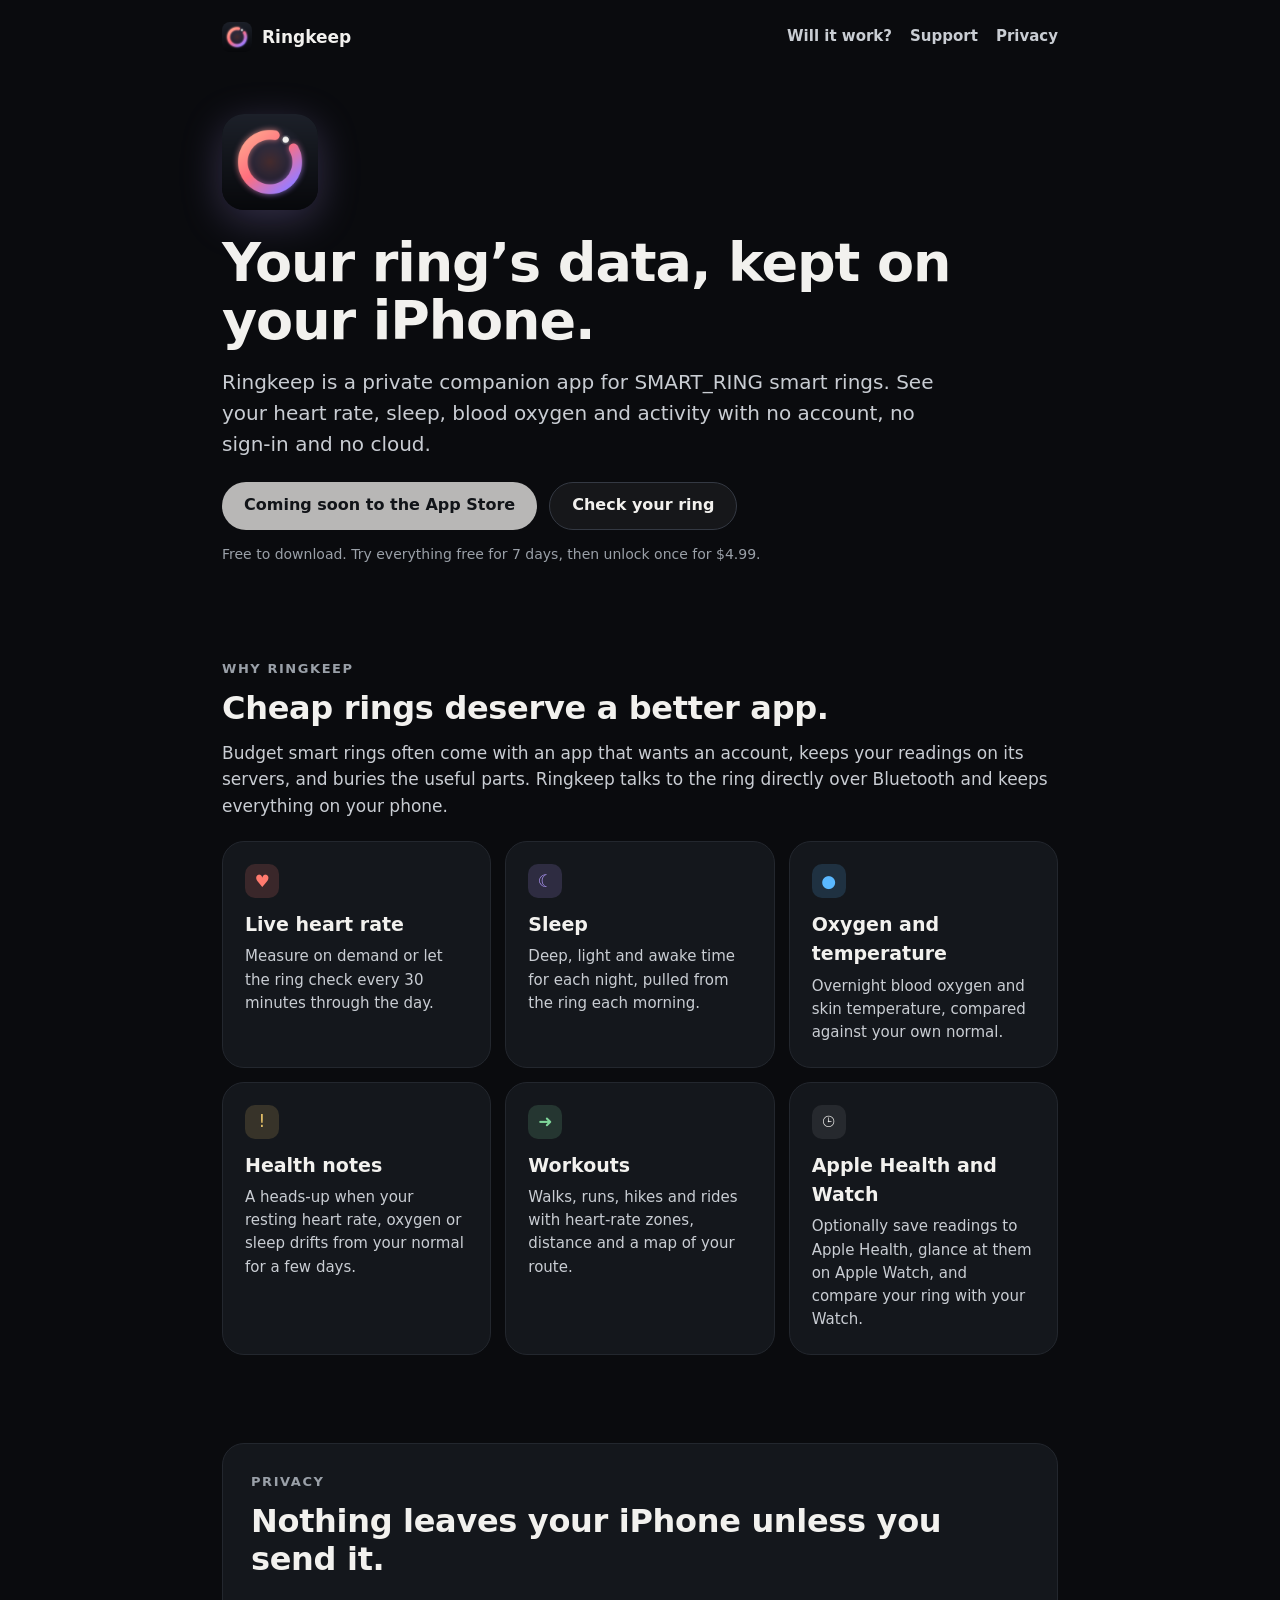
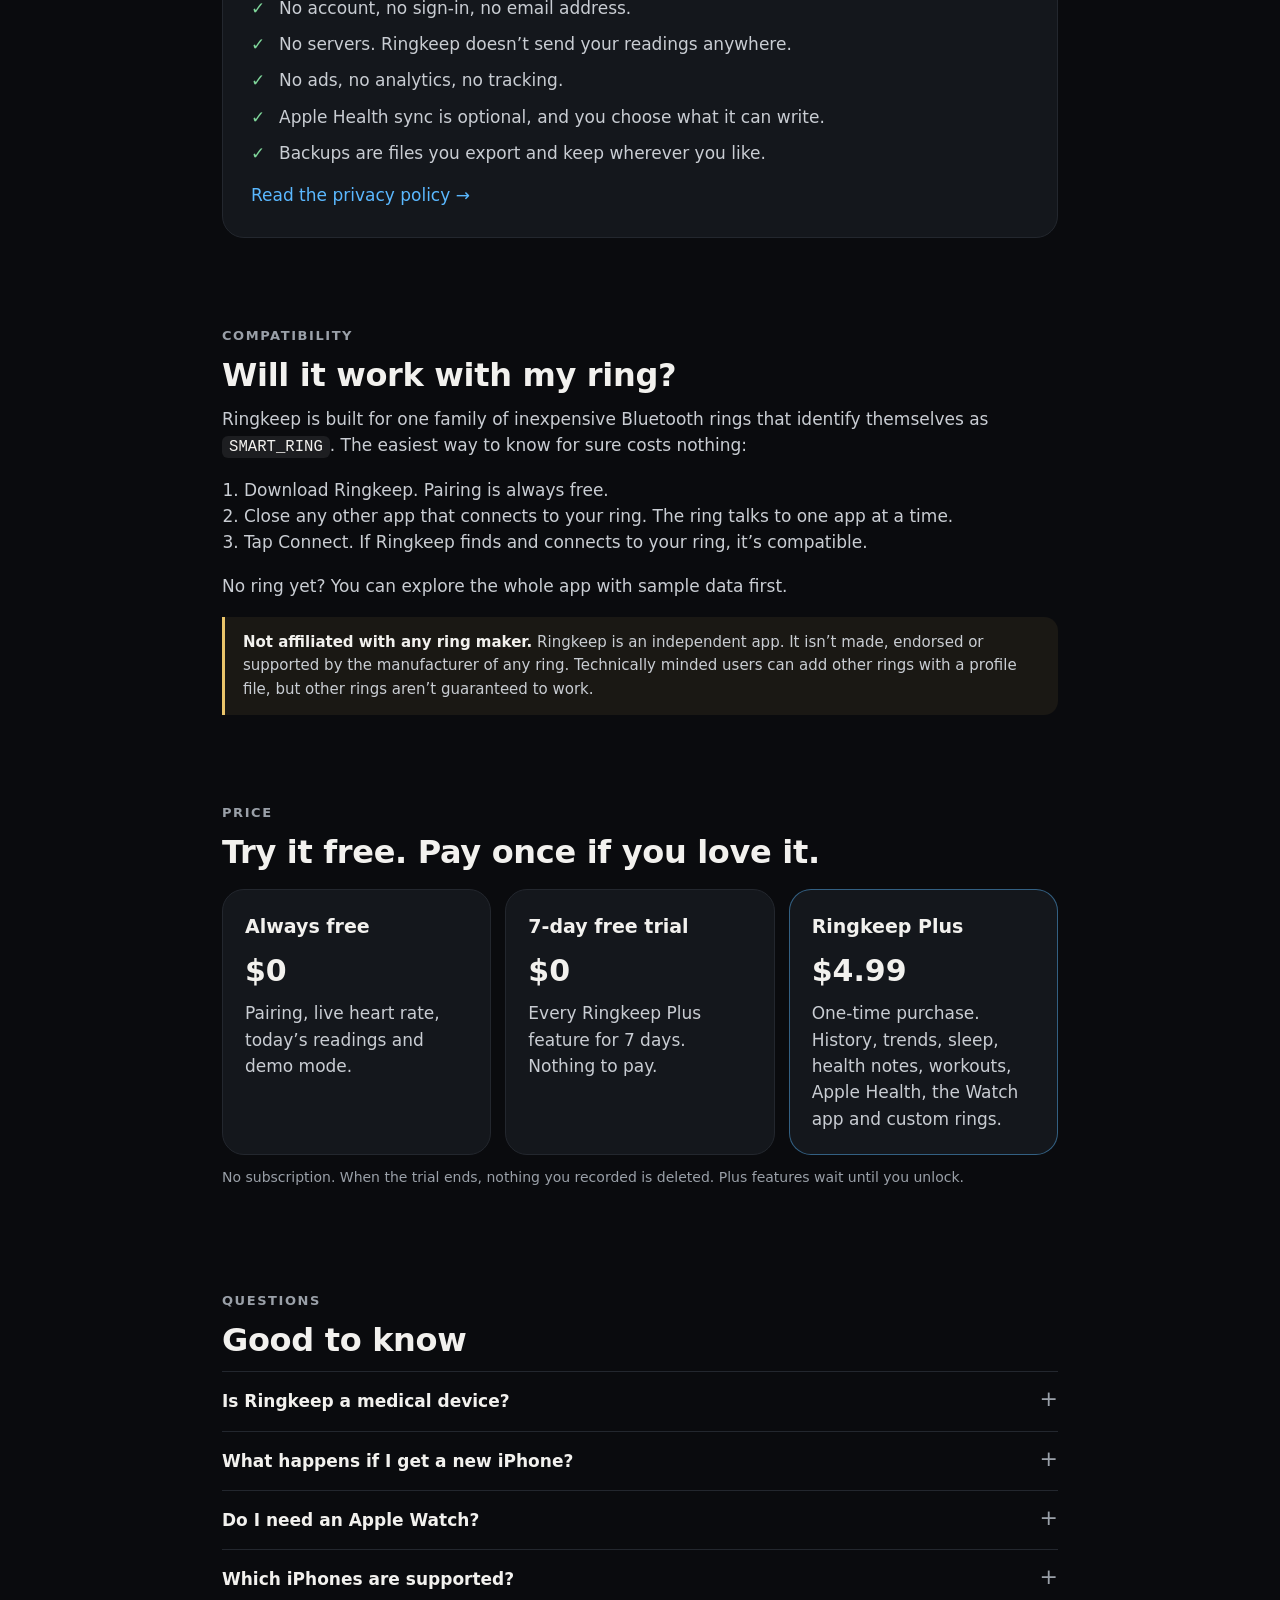
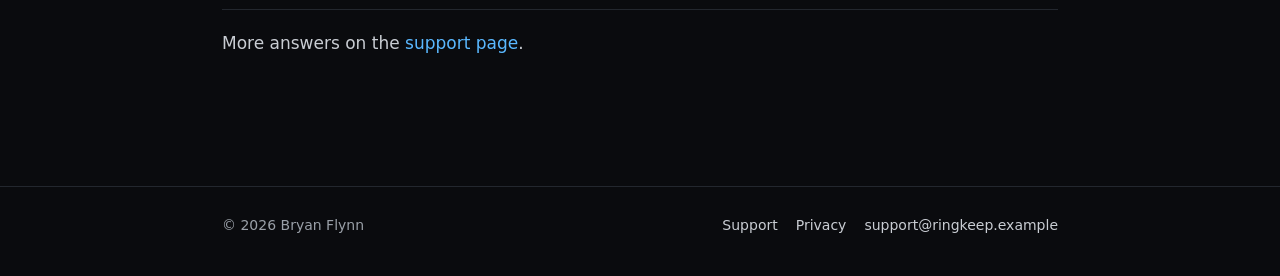
==== index.html @ 3b272aa2 "Add Ringkeep website: main page, privacy policy, support Co-Authored-By: Claude Opus 5.5 <noreply@an" ====
<!DOCTYPE html>
<html lang="en">
<head>
  <meta charset="utf-8">
  <meta name="viewport" content="width=device-width, initial-scale=1">
  <title>Ringkeep · Private smart ring app for iPhone</title>
  <meta name="description" content="A private iPhone app for SMART_RING smart rings. Heart rate, sleep, oxygen and activity, kept on your iPhone. No account, no cloud.">
  <link rel="icon" href="assets/favicon.png">
  <link rel="stylesheet" href="assets/style.css">
</head>
<body>
  <header class="site-header">
    <div class="wrap">
      <a class="brand" href="index.html"><img src="assets/ringkeep-icon.png" alt="">Ringkeep</a>
      <nav class="nav">
        <a href="#compatibility">Will it work?</a>
        <a href="support/index.html">Support</a>
        <a href="privacy/index.html">Privacy</a>
      </nav>
    </div>
  </header>

  <main class="wrap">
    <section class="hero">
      <img class="hero-icon" src="assets/ringkeep-icon.png" alt="Ringkeep app icon">
      <h1>Your ring’s data, kept on your iPhone.</h1>
      <p class="lede">Ringkeep is a private companion app for SMART_RING smart rings. See your heart rate, sleep, blood oxygen and activity with no account, no sign-in and no cloud.</p>
      <div class="actions">
        <a class="btn btn-primary" aria-disabled="true">Coming soon to the App Store</a>
        <a class="btn btn-secondary" href="#compatibility">Check your ring</a>
      </div>
      <p class="small" style="margin-top:14px">Free to download. Try everything free for 7 days, then unlock once for $4.99.</p>
    </section>

    <section>
      <p class="eyebrow">Why Ringkeep</p>
      <h2>Cheap rings deserve a better app.</h2>
      <p>Budget smart rings often come with an app that wants an account, keeps your readings on its servers, and buries the useful parts. Ringkeep talks to the ring directly over Bluetooth and keeps everything on your phone.</p>
      <div class="grid" style="margin-top:22px">
        <div class="card feature">
          <div class="dot" style="background:rgba(255,122,110,.16);color:var(--heart)">♥</div>
          <h3>Live heart rate</h3>
          <p>Measure on demand or let the ring check every 30 minutes through the day.</p>
        </div>
        <div class="card feature">
          <div class="dot" style="background:rgba(180,156,255,.16);color:var(--sleep)">☾</div>
          <h3>Sleep</h3>
          <p>Deep, light and awake time for each night, pulled from the ring each morning.</p>
        </div>
        <div class="card feature">
          <div class="dot" style="background:rgba(90,184,255,.16);color:var(--oxygen)">●</div>
          <h3>Oxygen and temperature</h3>
          <p>Overnight blood oxygen and skin temperature, compared against your own normal.</p>
        </div>
        <div class="card feature">
          <div class="dot" style="background:rgba(233,196,106,.16);color:var(--awake)">!</div>
          <h3>Health notes</h3>
          <p>A heads-up when your resting heart rate, oxygen or sleep drifts from your normal for a few days.</p>
        </div>
        <div class="card feature">
          <div class="dot" style="background:rgba(127,214,154,.16);color:var(--steps)">➜</div>
          <h3>Workouts</h3>
          <p>Walks, runs, hikes and rides with heart-rate zones, distance and a map of your route.</p>
        </div>
        <div class="card feature">
          <div class="dot" style="background:rgba(255,255,255,.08);color:var(--text)">⌚︎</div>
          <h3>Apple Health and Watch</h3>
          <p>Optionally save readings to Apple Health, glance at them on Apple Watch, and compare your ring with your Watch.</p>
        </div>
      </div>
    </section>

    <section>
      <div class="card" style="padding:28px">
        <p class="eyebrow">Privacy</p>
        <h2>Nothing leaves your iPhone unless you send it.</h2>
        <ul class="list" style="margin-top:16px">
          <li>No account, no sign-in, no email address.</li>
          <li>No servers. Ringkeep doesn’t send your readings anywhere.</li>
          <li>No ads, no analytics, no tracking.</li>
          <li>Apple Health sync is optional, and you choose what it can write.</li>
          <li>Backups are files you export and keep wherever you like.</li>
        </ul>
        <p style="margin:16px 0 0"><a href="privacy/index.html">Read the privacy policy →</a></p>
      </div>
    </section>

    <section id="compatibility">
      <p class="eyebrow">Compatibility</p>
      <h2>Will it work with my ring?</h2>
      <p>Ringkeep is built for one family of inexpensive Bluetooth rings that identify themselves as <code>SMART_RING</code>. The easiest way to know for sure costs nothing:</p>
      <ol style="color:var(--text2);padding-left:22px">
        <li>Download Ringkeep. Pairing is always free.</li>
        <li>Close any other app that connects to your ring. The ring talks to one app at a time.</li>
        <li>Tap Connect. If Ringkeep finds and connects to your ring, it’s compatible.</li>
      </ol>
      <p>No ring yet? You can explore the whole app with sample data first.</p>
      <div class="note" style="margin-top:18px">
        <strong>Not affiliated with any ring maker.</strong> Ringkeep is an independent app. It isn’t made, endorsed or supported by the manufacturer of any ring. Technically minded users can add other rings with a profile file, but other rings aren’t guaranteed to work.
      </div>
    </section>

    <section>
      <p class="eyebrow">Price</p>
      <h2>Try it free. Pay once if you love it.</h2>
      <div class="price" style="margin-top:18px">
        <div class="card">
          <h3>Always free</h3>
          <div class="amount">$0</div>
          <p style="margin:0">Pairing, live heart rate, today’s readings and demo mode.</p>
        </div>
        <div class="card">
          <h3>7-day free trial</h3>
          <div class="amount">$0</div>
          <p style="margin:0">Every Ringkeep Plus feature for 7 days. Nothing to pay.</p>
        </div>
        <div class="card" style="border-color:rgba(90,184,255,.45)">
          <h3>Ringkeep Plus</h3>
          <div class="amount">$4.99</div>
          <p style="margin:0">One-time purchase. History, trends, sleep, health notes, workouts, Apple Health, the Watch app and custom rings.</p>
        </div>
      </div>
      <p class="small" style="margin-top:12px">No subscription. When the trial ends, nothing you recorded is deleted. Plus features wait until you unlock.</p>
    </section>

    <section>
      <p class="eyebrow">Questions</p>
      <h2>Good to know</h2>
      <details>
        <summary>Is Ringkeep a medical device?</summary>
        <p>No. Ringkeep shows readings from your ring’s sensors, which aren’t medical-grade and can be off if the ring is loose. Health notes point out changes from your own normal. They aren’t a diagnosis. Check with a doctor before making any medical decision.</p>
      </details>
      <details>
        <summary>What happens if I get a new iPhone?</summary>
        <p>Export a backup from the Ring tab and save it in Files. On your new iPhone, choose Restore from file. Restoring merges, so nothing already on the phone is lost.</p>
      </details>
      <details>
        <summary>Do I need an Apple Watch?</summary>
        <p>No. The Watch app is a bonus if you have one. Everything works on iPhone alone.</p>
      </details>
      <details>
        <summary>Which iPhones are supported?</summary>
        <p>Any iPhone running iOS 17 or later.</p>
      </details>
      <p style="margin-top:20px">More answers on the <a href="support/index.html">support page</a>.</p>
    </section>
  </main>

  <footer class="site-footer">
    <div class="wrap">
      <span>© <span data-year>2026</span> Bryan Flynn</span>
      <nav>
        <a href="support/index.html">Support</a>
        <a href="privacy/index.html">Privacy</a>
        <a href="" data-email data-subject="Ringkeep"></a>
      </nav>
    </div>
  </footer>
  <script src="assets/site.js"></script>
</body>
</html>
---- assets/style.css ----
:root {
  --bg: #0A0B0E;
  --card: #14171C;
  --border: #23272E;
  --text: #F2F1EE;
  --text2: #C9CDD3;
  --text3: #9AA0A8;
  --heart: #FF7A6E;
  --oxygen: #5AB8FF;
  --sleep: #B49CFF;
  --steps: #7FD69A;
  --awake: #E9C46A;
  --radius: 22px;
  --font: ui-rounded, "SF Pro Rounded", -apple-system, BlinkMacSystemFont, "Segoe UI", system-ui, sans-serif;
}

* { box-sizing: border-box; }
html { -webkit-text-size-adjust: 100%; }
body {
  margin: 0;
  background: var(--bg);
  color: var(--text);
  font-family: var(--font);
  font-size: 17px;
  line-height: 1.55;
}
a { color: var(--oxygen); text-decoration: none; }
a:hover { text-decoration: underline; }
img { max-width: 100%; display: block; }

.wrap { max-width: 880px; margin: 0 auto; padding: 0 22px; }
.narrow { max-width: 720px; }

/* Header and footer */
.site-header { padding: 22px 0; }
.site-header .wrap { display: flex; align-items: center; justify-content: space-between; gap: 16px; }
.brand { display: flex; align-items: center; gap: 10px; color: var(--text); font-weight: 800; }
.brand img { width: 30px; height: 30px; border-radius: 8px; }
.nav { display: flex; gap: 18px; font-size: 15px; font-weight: 600; flex-wrap: wrap; }
.nav a { color: var(--text2); }
.site-footer { border-top: 1px solid var(--border); margin-top: 72px; padding: 28px 0 40px; color: var(--text3); font-size: 14px; }
.site-footer .wrap { display: flex; flex-wrap: wrap; gap: 10px 24px; justify-content: space-between; }
.site-footer nav { display: flex; gap: 18px; flex-wrap: wrap; }
.site-footer a { color: var(--text2); }

/* Type */
h1 { font-size: clamp(34px, 6vw, 54px); line-height: 1.08; margin: 0 0 16px; letter-spacing: -0.02em; font-weight: 800; }
h2 { font-size: clamp(24px, 3.6vw, 32px); line-height: 1.2; margin: 0 0 12px; letter-spacing: -0.01em; font-weight: 800; }
h3 { font-size: 19px; margin: 0 0 6px; font-weight: 800; }
p { margin: 0 0 14px; color: var(--text2); }
.lede { font-size: 20px; color: var(--text2); max-width: 36em; }
.eyebrow { text-transform: uppercase; letter-spacing: 0.12em; font-size: 13px; font-weight: 800; color: var(--text3); margin-bottom: 10px; }
.small { font-size: 14px; color: var(--text3); }

/* Sections */
section { padding: 44px 0; }
.hero { padding: 40px 0 36px; }
.hero-icon { width: 96px; height: 96px; border-radius: 22px; margin-bottom: 24px; box-shadow: 0 10px 40px rgba(180, 156, 255, 0.25); }

.card {
  background: var(--card);
  border: 1px solid var(--border);
  border-radius: var(--radius);
  padding: 22px;
}
.grid { display: grid; gap: 14px; grid-template-columns: repeat(auto-fit, minmax(240px, 1fr)); }
.feature .dot { width: 34px; height: 34px; border-radius: 10px; display: grid; place-items: center; margin-bottom: 12px; font-size: 17px; }
.feature p { margin: 0; font-size: 15px; }

.list { list-style: none; padding: 0; margin: 0; display: grid; gap: 10px; }
.list li { padding-left: 28px; position: relative; color: var(--text2); }
.list li::before { content: "✓"; position: absolute; left: 0; color: var(--steps); font-weight: 800; }

/* Buttons */
.actions { display: flex; flex-wrap: wrap; gap: 12px; margin-top: 22px; align-items: center; }
.btn {
  display: inline-flex; align-items: center; justify-content: center; gap: 8px;
  min-height: 48px; padding: 0 22px; border-radius: 999px;
  font-weight: 800; font-size: 16px; text-decoration: none !important;
}
.btn-primary { background: var(--text); color: var(--card); }
.btn-secondary { border: 1px solid #343943; color: var(--text); background: rgba(255,255,255,0.05); }
.btn[aria-disabled="true"] { opacity: 0.75; cursor: default; }

/* Callouts */
.note { border-left: 3px solid var(--awake); padding: 14px 18px; background: rgba(233, 196, 106, 0.07); border-radius: 0 14px 14px 0; color: var(--text2); font-size: 15px; }
.note strong { color: var(--text); }
code { font-family: ui-monospace, "SF Mono", Menlo, monospace; background: rgba(255,255,255,0.08); padding: 2px 7px; border-radius: 6px; font-size: 0.92em; color: var(--text); }

/* Price */
.price { display: grid; gap: 14px; grid-template-columns: repeat(auto-fit, minmax(200px, 1fr)); }
.price .amount { font-size: 30px; font-weight: 800; color: var(--text); margin: 4px 0 6px; }

/* FAQ */
details { border-bottom: 1px solid var(--border); padding: 16px 0; }
details:first-of-type { border-top: 1px solid var(--border); }
summary { cursor: pointer; font-weight: 800; font-size: 17px; list-style: none; display: flex; justify-content: space-between; gap: 12px; }
summary::-webkit-details-marker { display: none; }
summary::after { content: "+"; color: var(--text3); font-weight: 400; font-size: 22px; line-height: 1; }
details[open] summary::after { content: "–"; }
details p, details ol, details ul { margin-top: 12px; color: var(--text2); }
details ol, details ul { padding-left: 22px; }
details li { margin-bottom: 6px; }

/* Legal pages */
.legal h2 { font-size: 22px; margin-top: 36px; }
.legal ul { color: var(--text2); padding-left: 22px; }
.legal li { margin-bottom: 8px; }
.legal table { width: 100%; border-collapse: collapse; font-size: 15px; margin: 8px 0 16px; }
.legal th, .legal td { text-align: left; vertical-align: top; padding: 10px 10px 10px 0; border-bottom: 1px solid var(--border); color: var(--text2); }
.legal th { color: var(--text); }

/* Hub app rows */
.app-row { display: flex; gap: 18px; align-items: flex-start; }
.app-icon { width: 72px; height: 72px; border-radius: 17px; flex-shrink: 0; }
.app-icon.text { display: grid; place-items: center; font-weight: 800; font-size: 26px; }
.tag { display: inline-block; font-size: 12px; font-weight: 800; letter-spacing: 0.06em; text-transform: uppercase; padding: 3px 9px; border-radius: 999px; margin-left: 8px; vertical-align: middle; }
.tag.live { background: rgba(127, 214, 154, 0.15); color: var(--steps); }
.tag.new { background: rgba(90, 184, 255, 0.15); color: var(--oxygen); }
.tag.soon { background: rgba(233, 196, 106, 0.15); color: var(--awake); }

@media (max-width: 560px) {
  body { font-size: 16px; }
  .lede { font-size: 18px; }
  .app-row { flex-direction: column; }
}
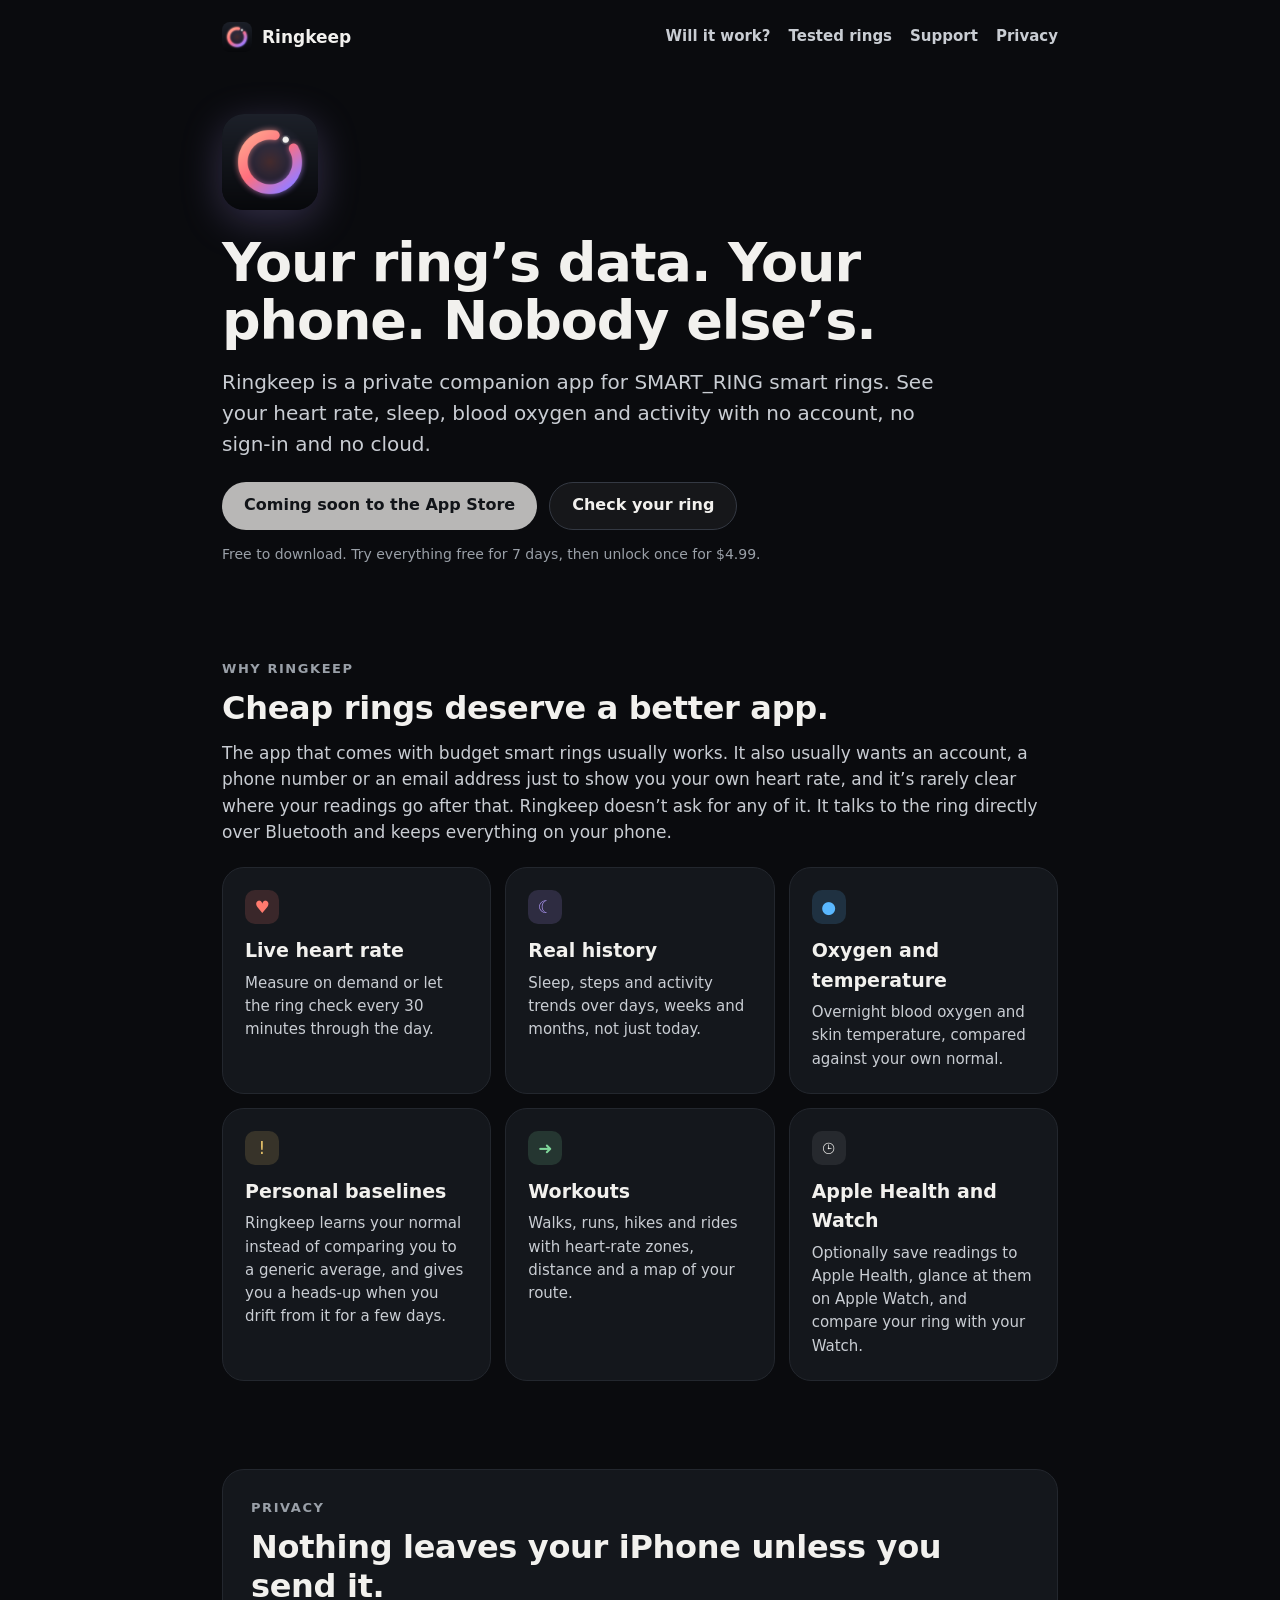
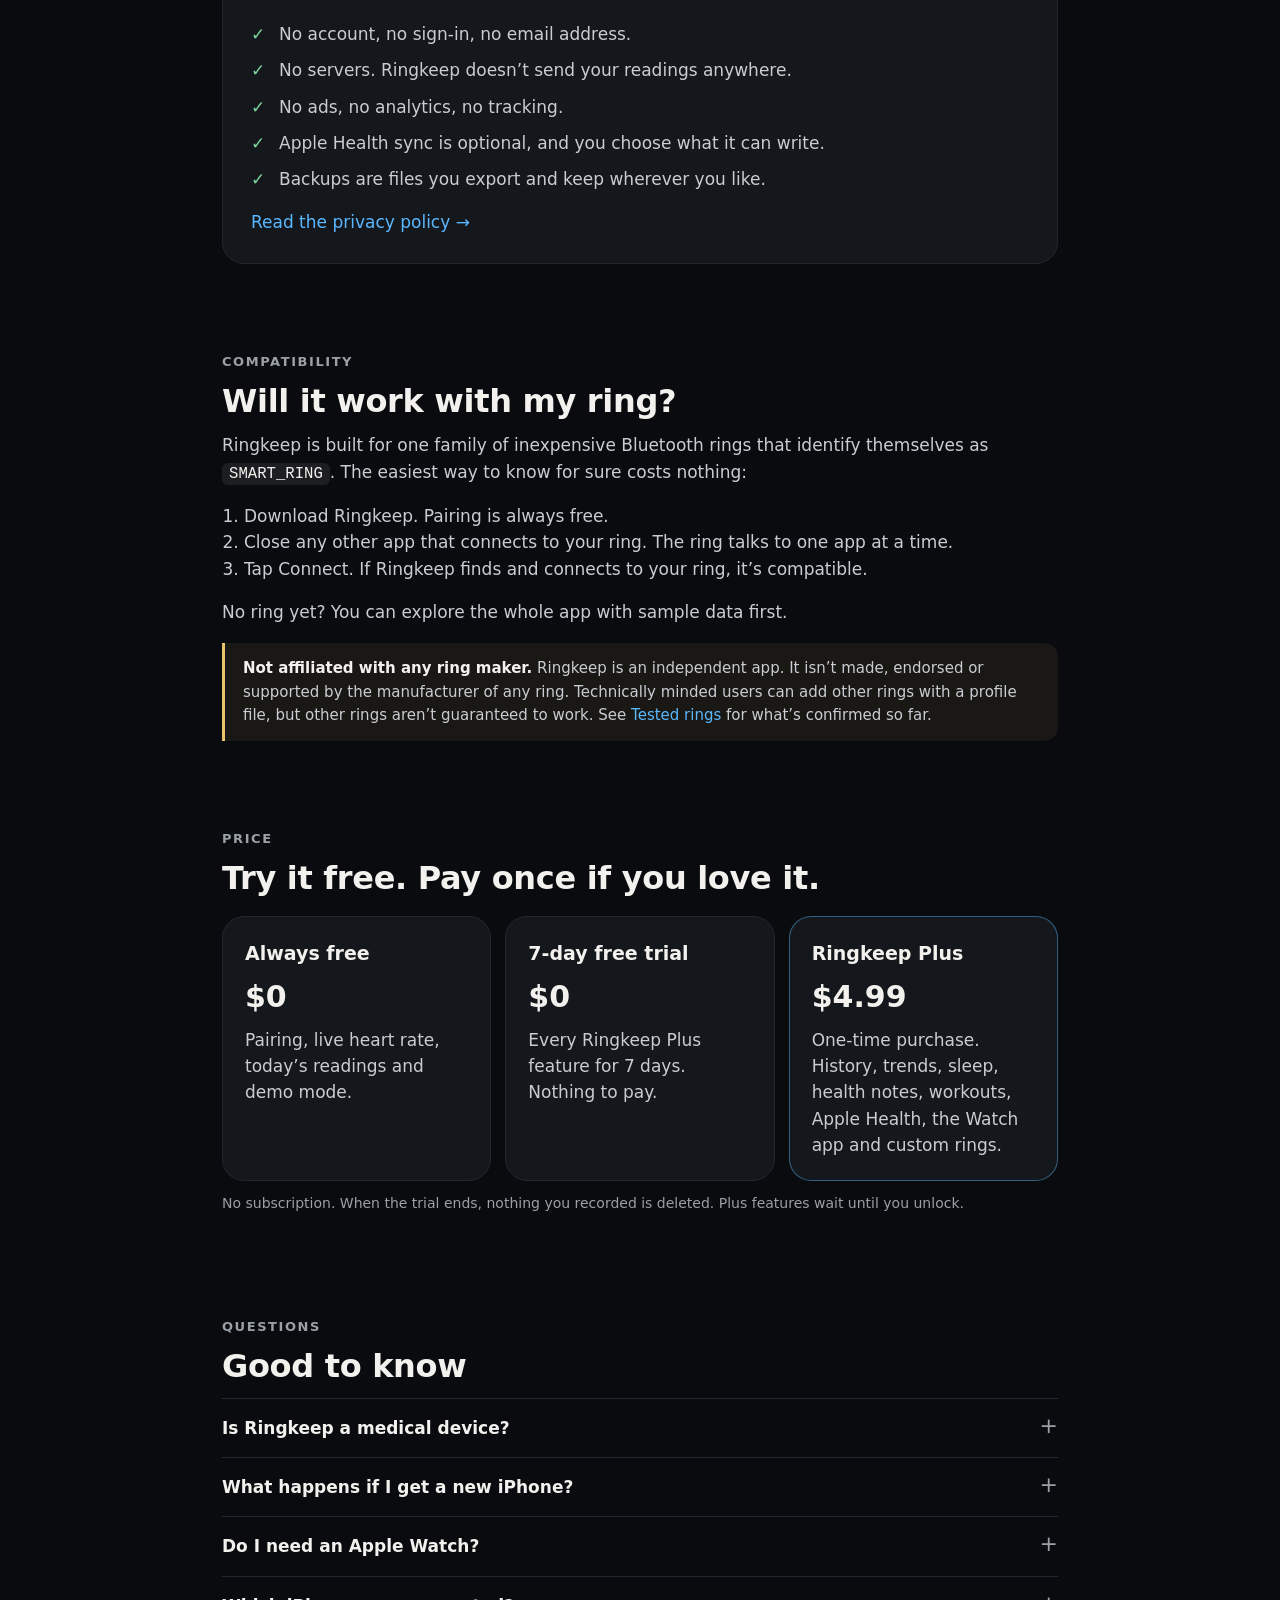
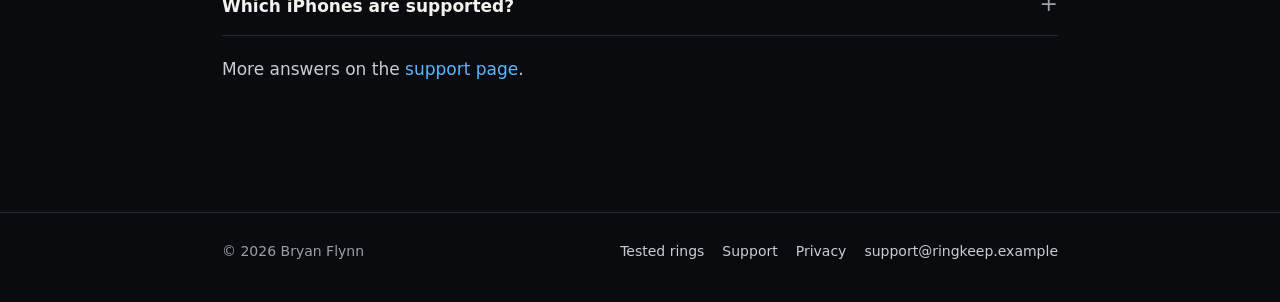
==== commit 9b2a4764: "Add Tested Rings page; work Bryan's draft copy into home and support Co-Authored-By: Claude Opus 5.5" ====
--- a/index.html
+++ b/index.html
@@ -14,6 +14,7 @@
       <a class="brand" href="index.html"><img src="assets/ringkeep-icon.png" alt="">Ringkeep</a>
       <nav class="nav">
         <a href="#compatibility">Will it work?</a>
+        <a href="tested-rings/index.html">Tested rings</a>
         <a href="support/index.html">Support</a>
         <a href="privacy/index.html">Privacy</a>
       </nav>
@@ -23,7 +24,7 @@
   <main class="wrap">
     <section class="hero">
       <img class="hero-icon" src="assets/ringkeep-icon.png" alt="Ringkeep app icon">
-      <h1>Your ring’s data, kept on your iPhone.</h1>
+      <h1>Your ring’s data. Your phone. Nobody else’s.</h1>
       <p class="lede">Ringkeep is a private companion app for SMART_RING smart rings. See your heart rate, sleep, blood oxygen and activity with no account, no sign-in and no cloud.</p>
       <div class="actions">
         <a class="btn btn-primary" aria-disabled="true">Coming soon to the App Store</a>
@@ -35,7 +36,7 @@
     <section>
       <p class="eyebrow">Why Ringkeep</p>
       <h2>Cheap rings deserve a better app.</h2>
-      <p>Budget smart rings often come with an app that wants an account, keeps your readings on its servers, and buries the useful parts. Ringkeep talks to the ring directly over Bluetooth and keeps everything on your phone.</p>
+      <p>The app that comes with budget smart rings usually works. It also usually wants an account, a phone number or an email address just to show you your own heart rate, and it’s rarely clear where your readings go after that. Ringkeep doesn’t ask for any of it. It talks to the ring directly over Bluetooth and keeps everything on your phone.</p>
       <div class="grid" style="margin-top:22px">
         <div class="card feature">
           <div class="dot" style="background:rgba(255,122,110,.16);color:var(--heart)">♥</div>
@@ -44,8 +45,8 @@
         </div>
         <div class="card feature">
           <div class="dot" style="background:rgba(180,156,255,.16);color:var(--sleep)">☾</div>
-          <h3>Sleep</h3>
-          <p>Deep, light and awake time for each night, pulled from the ring each morning.</p>
+          <h3>Real history</h3>
+          <p>Sleep, steps and activity trends over days, weeks and months, not just today.</p>
         </div>
         <div class="card feature">
           <div class="dot" style="background:rgba(90,184,255,.16);color:var(--oxygen)">●</div>
@@ -54,8 +55,8 @@
         </div>
         <div class="card feature">
           <div class="dot" style="background:rgba(233,196,106,.16);color:var(--awake)">!</div>
-          <h3>Health notes</h3>
-          <p>A heads-up when your resting heart rate, oxygen or sleep drifts from your normal for a few days.</p>
+          <h3>Personal baselines</h3>
+          <p>Ringkeep learns your normal instead of comparing you to a generic average, and gives you a heads-up when you drift from it for a few days.</p>
         </div>
         <div class="card feature">
           <div class="dot" style="background:rgba(127,214,154,.16);color:var(--steps)">➜</div>
@@ -96,7 +97,7 @@
       </ol>
       <p>No ring yet? You can explore the whole app with sample data first.</p>
       <div class="note" style="margin-top:18px">
-        <strong>Not affiliated with any ring maker.</strong> Ringkeep is an independent app. It isn’t made, endorsed or supported by the manufacturer of any ring. Technically minded users can add other rings with a profile file, but other rings aren’t guaranteed to work.
+        <strong>Not affiliated with any ring maker.</strong> Ringkeep is an independent app. It isn’t made, endorsed or supported by the manufacturer of any ring. Technically minded users can add other rings with a profile file, but other rings aren’t guaranteed to work. See <a href="tested-rings/index.html">Tested rings</a> for what’s confirmed so far.
       </div>
     </section>
 
@@ -150,6 +151,7 @@
     <div class="wrap">
       <span>© <span data-year>2026</span> Bryan Flynn</span>
       <nav>
+        <a href="tested-rings/index.html">Tested rings</a>
         <a href="support/index.html">Support</a>
         <a href="privacy/index.html">Privacy</a>
         <a href="" data-email data-subject="Ringkeep"></a>
